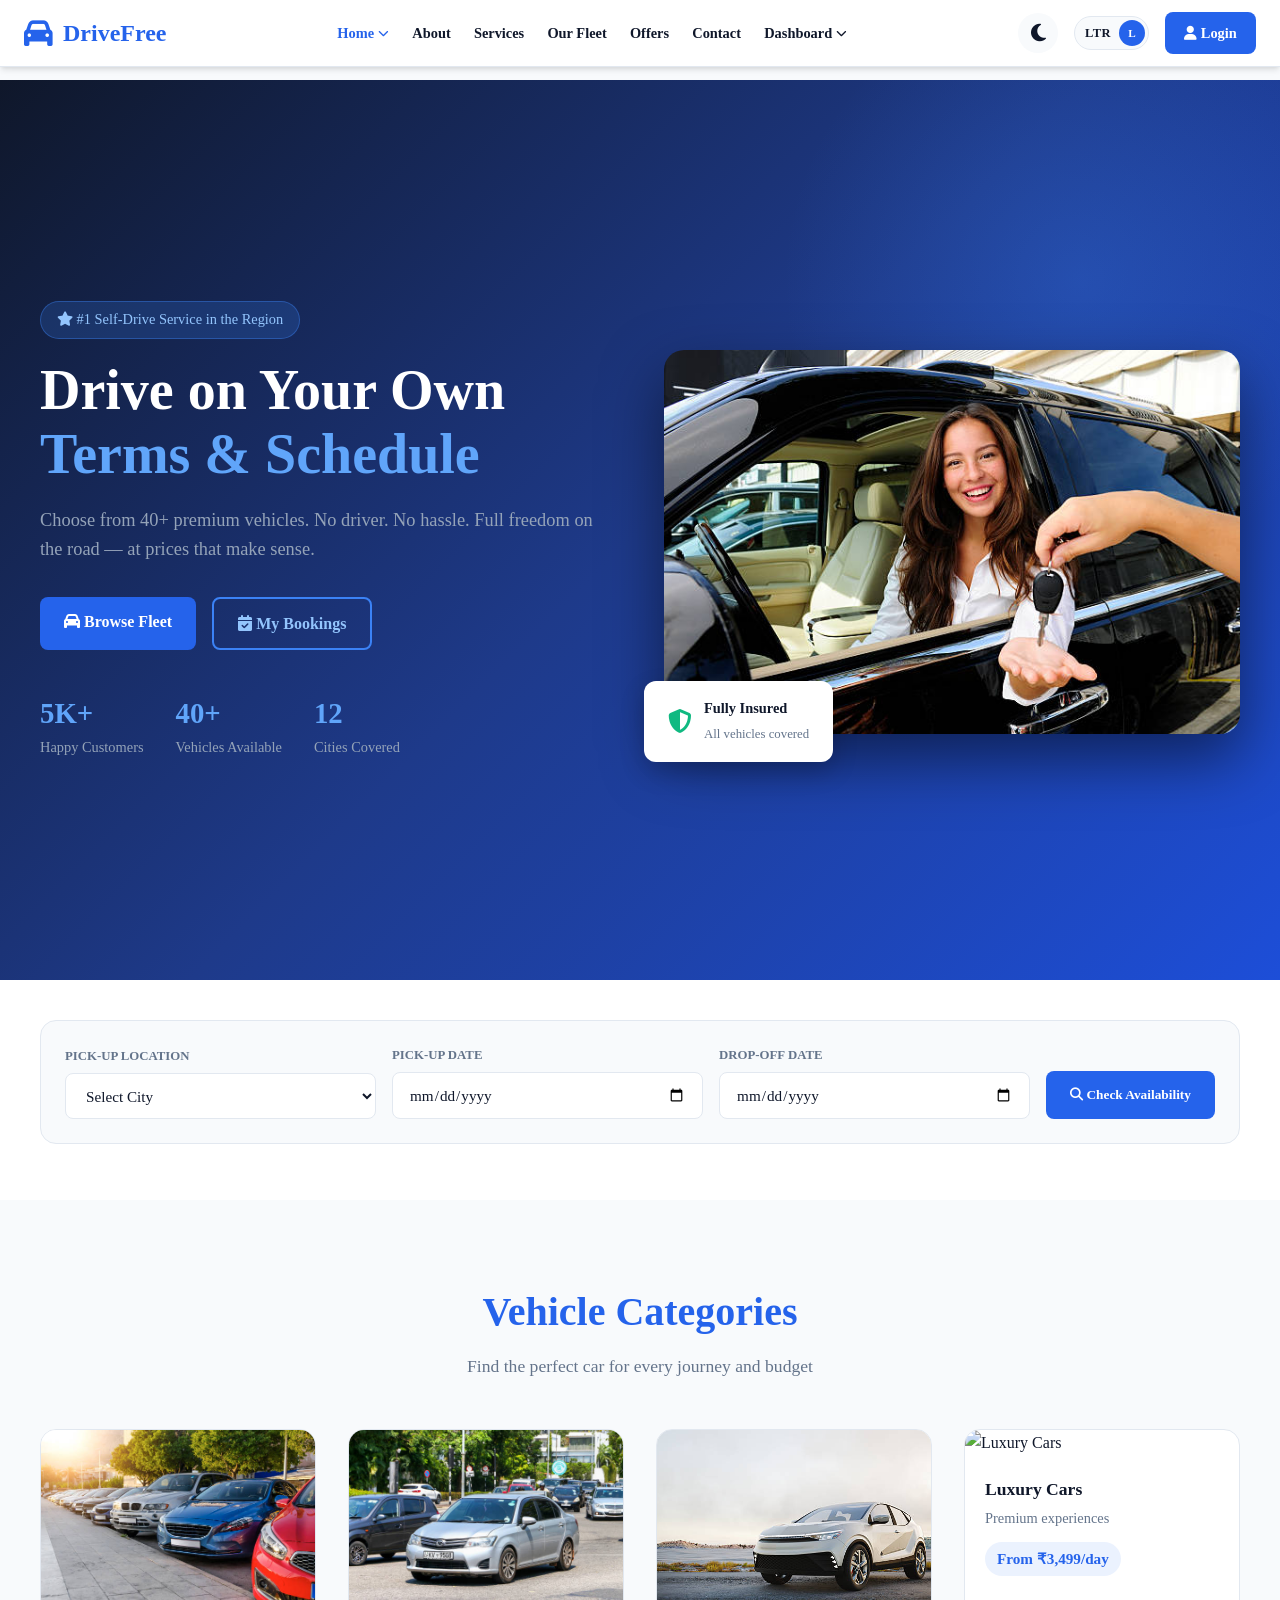
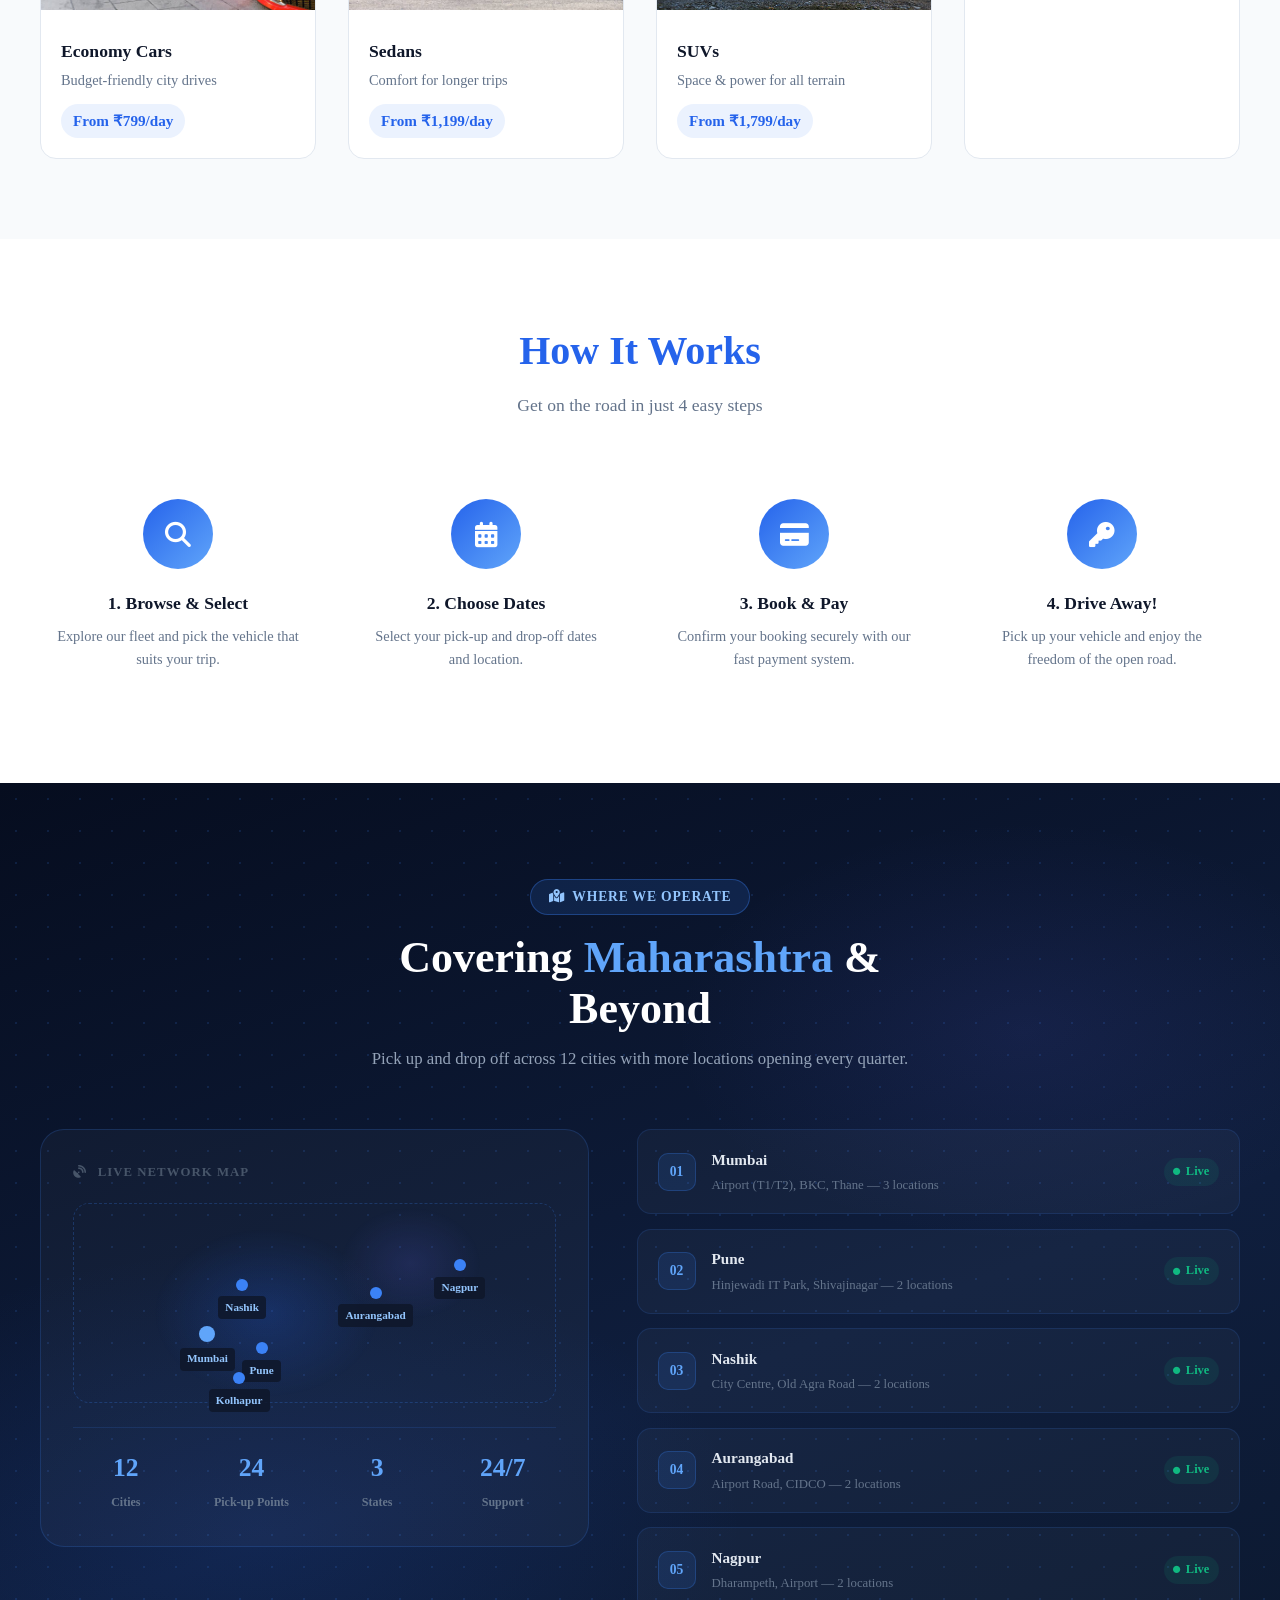
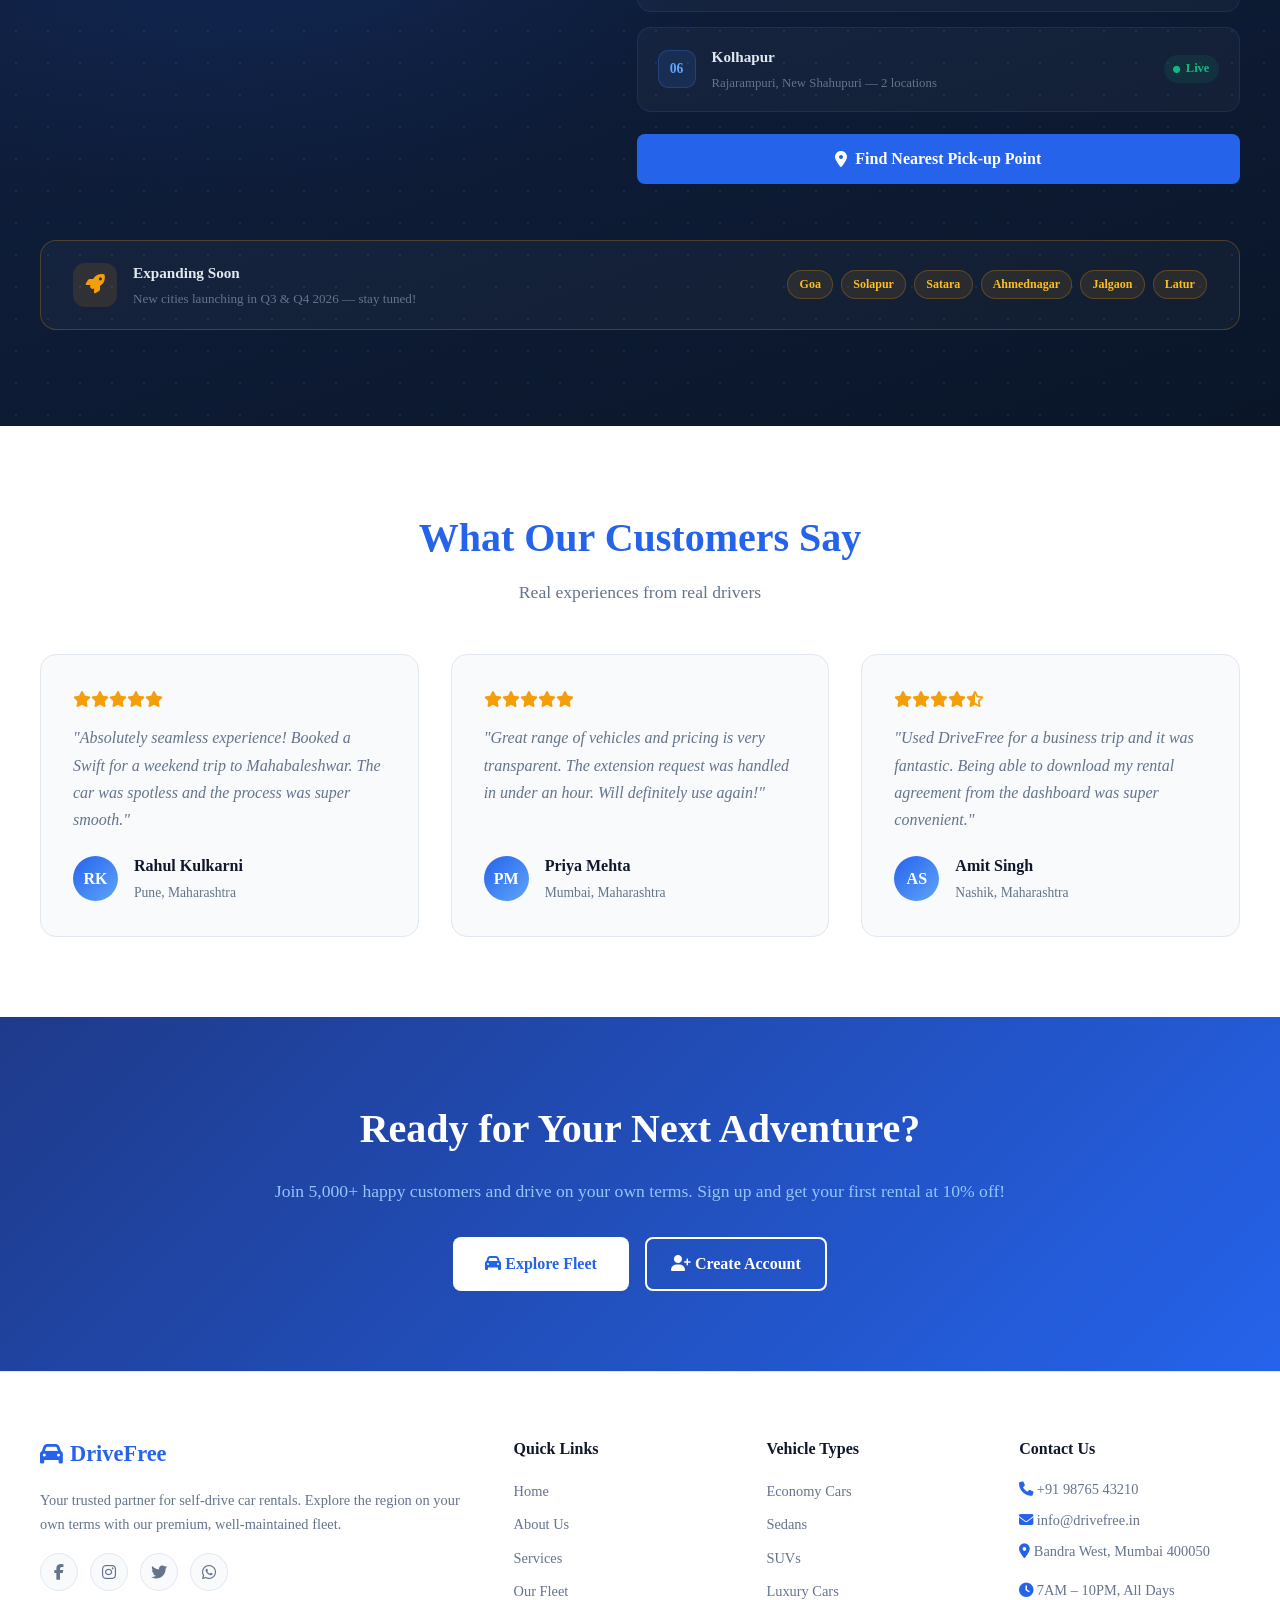
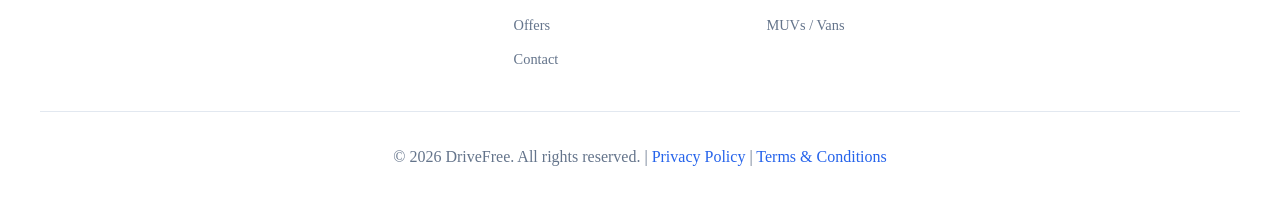
==== index.html @ de3926a4 "hh" ====
<!DOCTYPE html>
<html lang="en">
<head>
    <meta charset="UTF-8">
    <meta name="viewport" content="width=device-width, initial-scale=1.0">
    <meta name="description" content="DriveFree – Premium car rental & self-drive booking service. Browse vehicles, check availability, and book in minutes.">
    <title>DriveFree | Car Rental & Self-Drive Booking</title>
    <link rel="icon" type="image/svg+xml" href="data:image/svg+xml,<svg xmlns='http://www.w3.org/2000/svg' viewBox='0 0 100 100'><rect fill='%232565eb' width='100' height='100' rx='20'/><path fill='white' d='M20 55 L25 45 L35 45 L40 55 L20 55 M60 55 L65 45 L75 45 L80 55 L60 55 M30 55 L70 55 L70 65 L30 65 L30 55 M25 65 L75 65 L75 70 L25 70 L25 65 M35 40 L65 40 L65 45 L35 45 L35 40'/></svg>">
    <link rel="preconnect" href="https://fonts.googleapis.com">
    <link href="https://fonts.googleapis.com/css2?family=Inter:wght@400;500;600;700;800&display=swap" rel="stylesheet">
    <link rel="stylesheet" href="https://cdnjs.cloudflare.com/ajax/libs/font-awesome/6.5.0/css/all.min.css">
    <link rel="stylesheet" href="css/style.css">
    <style>
        /* ---- PAGE-SPECIFIC STYLES ---- */

        /* Hero */
        .hero {
            min-height: 100vh;
            background: linear-gradient(135deg, #0f172a 0%, #1e3a8a 50%, #1d4ed8 100%);
            display: flex;
            align-items: center;
            position: relative;
            overflow: hidden;
            padding: 6rem 2rem 4rem;
        }
        .hero::before {
            content: '';
            position: absolute;
            width: 600px; height: 600px;
            background: radial-gradient(circle, rgba(59,130,246,0.25) 0%, transparent 70%);
            top: -100px; right: -100px;
            border-radius: 50%;
        }
        .hero-container {
            max-width: 1200px;
            margin: 0 auto;
            display: grid;
            grid-template-columns: 1fr 1fr;
            gap: 3rem;
            align-items: center;
            position: relative;
        }
        .hero-badge {
            display: inline-block;
            background: rgba(59,130,246,0.2);
            color: #93c5fd;
            padding: 0.4rem 1rem;
            border-radius: 20px;
            font-size: 0.9rem;
            margin-bottom: 1.2rem;
            border: 1px solid rgba(59,130,246,0.4);
        }
        .hero-content h1 {
            font-size: 3.5rem;
            font-weight: 800;
            color: #fff;
            line-height: 1.15;
            margin-bottom: 1.2rem;
        }
        .hero-content h1 span { color: #60a5fa; }
        .hero-content p {
            color: #94a3b8;
            font-size: 1.15rem;
            margin-bottom: 2rem;
        }
        .hero-buttons { display: flex; gap: 1rem; flex-wrap: wrap; }
        .btn-outline {
            background: transparent;
            border: 2px solid #3b82f6;
            color: #93c5fd;
            padding: 0.75rem 1.5rem;
            border-radius: 8px;
            font-weight: 600;
            cursor: pointer;
            transition: all 0.3s;
        }
        .btn-outline:hover { background: #3b82f6; color: white; }
        .hero-stats {
            display: flex;
            gap: 2rem;
            margin-top: 2.5rem;
        }
        .hero-stat h3 { font-size: 1.8rem; color: #60a5fa; font-weight: 800; }
        .hero-stat p { color: #94a3b8; font-size: 0.9rem; }
        .hero-image-box {
            position: relative;
        }
        .hero-image-box img {
            width: 100%;
            border-radius: 20px;
            box-shadow: 0 25px 60px rgba(0,0,0,0.5);
        }
        .hero-floating-card {
            position: absolute;
            bottom: -20px;
            left: -20px;
            background: white;
            padding: 1rem 1.5rem;
            border-radius: 12px;
            box-shadow: 0 10px 25px rgba(0,0,0,0.2);
            display: flex;
            align-items: center;
            gap: 0.75rem;
        }
        .hero-floating-card i { color: #10b981; font-size: 1.5rem; }
        .hero-floating-card p { color: #0f172a; font-weight: 700; font-size: 0.9rem; }
        .hero-floating-card span { color: #64748b; font-size: 0.8rem; }

        /* Search Bar */
        .search-section {
            background: var(--surface-color);
            padding: 2.5rem 2rem;
            box-shadow: var(--card-shadow);
        }
        .search-container { max-width: 1200px; margin: 0 auto; }
        .search-bar {
            display: grid;
            grid-template-columns: 1fr 1fr 1fr auto;
            gap: 1rem;
            align-items: end;
            background: var(--bg-color);
            padding: 1.5rem;
            border-radius: 16px;
            border: 1px solid var(--border-color);
        }
        .search-field label {
            display: block;
            font-size: 0.8rem;
            color: var(--text-muted);
            margin-bottom: 0.4rem;
            font-weight: 600;
            text-transform: uppercase;
        }
        .search-field select, .search-field input {
            width: 100%;
            padding: 0.8rem 1rem;
            border: 1px solid var(--border-color);
            border-radius: 8px;
            background: var(--surface-color);
            color: var(--text-color);
            font-size: 0.95rem;
            outline: none;
            transition: all 0.3s;
        }
        .search-field select:focus, .search-field input:focus {
            border-color: var(--primary-color);
            box-shadow: 0 0 0 3px rgba(59,130,246,0.15);
        }

        /* Vehicle Categories */
        .categories-section { padding: 5rem 2rem; background: var(--bg-color); }
        .category-card {
            background: var(--surface-color);
            border-radius: 16px;
            overflow: hidden;
            border: 1px solid var(--border-color);
            transition: all 0.3s;
            cursor: pointer;
        }
        .category-card:hover { transform: translateY(-8px); box-shadow: var(--card-shadow); }
        .category-card img { width: 100%; height: 180px; object-fit: cover; }
        .category-card-body { padding: 1.25rem; }
        .category-card-body h3 { font-size: 1.1rem; font-weight: 700; margin-bottom: 0.25rem; }
        .category-card-body p { color: var(--text-muted); font-size: 0.9rem; }
        .price-tag {
            display: inline-block;
            margin-top: 0.75rem;
            background: rgba(59,130,246,0.1);
            color: var(--primary-color);
            padding: 0.3rem 0.75rem;
            border-radius: 20px;
            font-weight: 700;
            font-size: 0.95rem;
        }

        /* How It Works */
        .how-section { padding: 5rem 2rem; background: var(--surface-color); }
        .steps { display: grid; grid-template-columns: repeat(4, 1fr); gap: 2rem; margin-top: 3rem; }
        .step { text-align: center; padding: 2rem 1rem; }
        .step-icon {
            width: 70px; height: 70px;
            border-radius: 50%;
            background: linear-gradient(135deg, var(--primary-color), #60a5fa);
            margin: 0 auto 1.2rem;
            display: flex;
            align-items: center;
            justify-content: center;
            font-size: 1.6rem;
            color: white;
        }
        .step h3 { font-size: 1.1rem; font-weight: 700; margin-bottom: 0.5rem; }
        .step p { color: var(--text-muted); font-size: 0.9rem; }

        /* ============ COVERAGE AREA — REDESIGNED ============ */
        .coverage-section {
            padding: 6rem 2rem;
            background: linear-gradient(160deg, #060d1f 0%, #0f1e3d 50%, #0a1628 100%);
            position: relative;
            overflow: hidden;
        }
        .coverage-section::before {
            content: '';
            position: absolute;
            inset: 0;
            background:
                radial-gradient(ellipse 700px 400px at 20% 60%, rgba(37,99,235,0.12) 0%, transparent 70%),
                radial-gradient(ellipse 500px 300px at 80% 20%, rgba(99,102,241,0.10) 0%, transparent 70%);
            pointer-events: none;
        }
        /* floating grid-dot background */
        .coverage-section::after {
            content: '';
            position: absolute;
            inset: 0;
            background-image: radial-gradient(rgba(59,130,246,0.15) 1px, transparent 1px);
            background-size: 32px 32px;
            pointer-events: none;
        }
        .coverage-inner {
            max-width: 1200px;
            margin: 0 auto;
            position: relative;
            z-index: 1;
        }
        .coverage-header {
            text-align: center;
            margin-bottom: 3.5rem;
        }
        .coverage-header .eyebrow {
            display: inline-flex;
            align-items: center;
            gap: .5rem;
            background: rgba(59,130,246,0.15);
            border: 1px solid rgba(59,130,246,0.35);
            color: #93c5fd;
            padding: .4rem 1.1rem;
            border-radius: 20px;
            font-size: .85rem;
            font-weight: 700;
            text-transform: uppercase;
            letter-spacing: .06em;
            margin-bottom: 1.1rem;
        }
        .coverage-header h2 {
            font-size: 2.75rem;
            font-weight: 800;
            color: #ffffff;
            line-height: 1.15;
            margin-bottom: .75rem;
        }
        .coverage-header h2 span { color: #60a5fa; }
        .coverage-header p {
            color: #94a3b8;
            font-size: 1.05rem;
            max-width: 550px;
            margin: 0 auto;
        }
        /* Map + cards grid */
        .coverage-body {
            display: grid;
            grid-template-columns: 1fr 1.1fr;
            gap: 3rem;
            align-items: start;
        }
        /* SVG-style schematic map panel */
        .coverage-map-panel {
            background: rgba(255,255,255,0.03);
            border: 1px solid rgba(59,130,246,0.2);
            border-radius: 24px;
            padding: 2rem;
            position: relative;
            min-height: 380px;
            display: flex;
            flex-direction: column;
            justify-content: space-between;
        }
        .map-panel-label {
            font-size: .8rem;
            font-weight: 700;
            color: #475569;
            text-transform: uppercase;
            letter-spacing: .08em;
            margin-bottom: 1.25rem;
        }
        /* Dot-map schematic */
        .dot-map {
            flex: 1;
            position: relative;
        }
        .map-region {
            width: 100%;
            height: 200px;
            background:
                radial-gradient(ellipse 160px 120px at 40% 55%, rgba(37,99,235,0.22) 0%, transparent 70%),
                radial-gradient(ellipse 100px 80px at 70% 30%, rgba(99,102,241,0.15) 0%, transparent 70%);
            border-radius: 16px;
            border: 1px dashed rgba(59,130,246,0.25);
            position: relative;
            overflow: visible;
            margin-bottom: 1.5rem;
        }
        /* Pulse pins */
        .map-pin {
            position: absolute;
            display: flex;
            flex-direction: column;
            align-items: center;
            cursor: default;
        }
        .map-pin .pin-dot {
            width: 12px; height: 12px;
            border-radius: 50%;
            background: #3b82f6;
            box-shadow: 0 0 0 0 rgba(59,130,246,0.6);
            animation: pulse-pin 2.5s infinite;
            position: relative;
            z-index: 2;
        }
        .map-pin.pin-large .pin-dot {
            width: 16px; height: 16px;
            background: #60a5fa;
        }
        .map-pin .pin-label {
            font-size: .7rem;
            font-weight: 700;
            color: #93c5fd;
            margin-top: .35rem;
            white-space: nowrap;
            background: rgba(15,23,42,0.85);
            padding: .15rem .45rem;
            border-radius: 4px;
        }
        @keyframes pulse-pin {
            0%   { box-shadow: 0 0 0 0   rgba(59,130,246,0.6); }
            60%  { box-shadow: 0 0 0 12px rgba(59,130,246,0); }
            100% { box-shadow: 0 0 0 0   rgba(59,130,246,0); }
        }
        .map-pin:nth-child(2) .pin-dot { animation-delay: .4s; }
        .map-pin:nth-child(3) .pin-dot { animation-delay: .8s; }
        .map-pin:nth-child(4) .pin-dot { animation-delay: 1.2s; }
        .map-pin:nth-child(5) .pin-dot { animation-delay: 1.6s; }
        /* Coverage quick-stats inside map panel */
        .map-quick-stats {
            display: flex;
            gap: 1.25rem;
            padding-top: 1.25rem;
            border-top: 1px solid rgba(59,130,246,0.15);
        }
        .map-qs {
            flex: 1;
            text-align: center;
        }
        .map-qs .qs-val {
            font-size: 1.6rem;
            font-weight: 800;
            color: #60a5fa;
            display: block;
        }
        .map-qs .qs-label {
            font-size: .75rem;
            color: #64748b;
            font-weight: 600;
        }
        /* City cards right column */
        .city-cards-wrap {
            display: flex;
            flex-direction: column;
            gap: .9rem;
        }
        .city-card-new {
            background: rgba(255,255,255,0.03);
            border: 1px solid rgba(59,130,246,0.15);
            border-radius: 14px;
            padding: 1.1rem 1.25rem;
            display: flex;
            align-items: center;
            gap: 1rem;
            transition: all 0.35s cubic-bezier(.25,.8,.25,1);
            cursor: default;
            position: relative;
            overflow: hidden;
        }
        .city-card-new::before {
            content: '';
            position: absolute;
            inset: 0;
            background: linear-gradient(120deg, rgba(59,130,246,0.07) 0%, transparent 60%);
            opacity: 0;
            transition: opacity .35s;
        }
        .city-card-new:hover { border-color: rgba(59,130,246,0.5); transform: translateX(6px); box-shadow: 0 0 30px rgba(59,130,246,0.08); }
        .city-card-new:hover::before { opacity: 1; }
        .city-num {
            width: 38px; height: 38px;
            border-radius: 10px;
            background: rgba(59,130,246,0.12);
            border: 1px solid rgba(59,130,246,0.25);
            color: #60a5fa;
            font-weight: 800;
            font-size: .85rem;
            display: flex;
            align-items: center;
            justify-content: center;
            flex-shrink: 0;
        }
        .city-card-info { flex: 1; }
        .city-card-info h4 { font-weight: 700; color: #e2e8f0; margin-bottom: .2rem; font-size: .95rem; }
        .city-card-info p { font-size: .8rem; color: #64748b; }
        .city-card-meta {
            display: flex;
            align-items: center;
            gap: .35rem;
            font-size: .78rem;
            font-weight: 700;
            color: #10b981;
            background: rgba(16,185,129,0.1);
            padding: .25rem .6rem;
            border-radius: 20px;
            white-space: nowrap;
            flex-shrink: 0;
        }
        /* Coming soon ribbon */
        .coming-soon-strip {
            margin-top: 3.5rem;
            background: rgba(255,255,255,0.03);
            border: 1px solid rgba(245,158,11,0.25);
            border-radius: 16px;
            padding: 1.25rem 2rem;
            display: flex;
            align-items: center;
            justify-content: space-between;
            flex-wrap: wrap;
            gap: 1rem;
        }
        .cs-left { display: flex; align-items: center; gap: 1rem; }
        .cs-icon {
            width: 44px; height: 44px;
            border-radius: 12px;
            background: rgba(245,158,11,0.12);
            color: #f59e0b;
            display: flex; align-items: center; justify-content: center;
            font-size: 1.2rem;
        }
        .cs-text h4 { font-weight: 700; color: #e2e8f0; font-size: .95rem; margin-bottom: .15rem; }
        .cs-text p { font-size: .82rem; color: #64748b; }
        .cs-cities {
            display: flex;
            flex-wrap: wrap;
            gap: .5rem;
        }
        .cs-chip {
            background: rgba(245,158,11,0.1);
            border: 1px solid rgba(245,158,11,0.25);
            color: #fbbf24;
            font-size: .75rem;
            font-weight: 700;
            padding: .25rem .7rem;
            border-radius: 20px;
        }

        /* Testimonials */
        .testimonials-section { padding: 5rem 2rem; background: var(--surface-color); }
        .testimonial-card {
            background: var(--bg-color);
            border-radius: 16px;
            padding: 2rem;
            border: 1px solid var(--border-color);
            transition: all 0.3s;
            display: flex;
            flex-direction: column;
        }
        .testimonial-card:hover { box-shadow: var(--card-shadow); transform: translateY(-4px); }
        .stars { color: #f59e0b; margin-bottom: 0.75rem; }
        .testimonial-text { color: var(--text-muted); font-style: italic; margin-bottom: 1.25rem; line-height: 1.7; flex: 1; }
        .testimonial-author { display: flex; align-items: center; gap: 1rem; margin-top: auto; }
        .testimonial-avatar {
            width: 45px; height: 45px;
            border-radius: 50%;
            background: linear-gradient(135deg, var(--primary-color), #60a5fa);
            display: flex; align-items: center; justify-content: center;
            color: white; font-weight: 700;
        }
        .testimonial-author h4 { font-weight: 700; }
        .testimonial-author span { font-size: 0.85rem; color: var(--text-muted); }

        /* CTA Section */
        .cta-section {
            padding: 5rem 2rem;
            background: linear-gradient(135deg, #1e3a8a, #2563eb);
            text-align: center;
        }
        .cta-section h2 { color: white; font-size: 2.5rem; margin-bottom: 1rem; }
        .cta-section p { color: #93c5fd; font-size: 1.1rem; margin-bottom: 2rem; }
        .btn-white {
            background: white;
            color: var(--primary-color);
            padding: 0.85rem 2rem;
            border-radius: 8px;
            font-weight: 700;
            border: none;
            cursor: pointer;
            transition: all 0.3s;
        }
        .btn-white:hover { transform: scale(1.05); box-shadow: 0 10px 25px rgba(0,0,0,0.2); }

        /* Scrolled header style */
        .main-header.scrolled { box-shadow: 0 4px 20px rgba(0,0,0,0.15); }

        /* Active nav link */
        .nav-link.active-link { color: var(--primary-color); }

        /* AOS animations */
        [data-aos] { opacity: 0; transform: translateY(30px); transition: opacity 0.6s ease, transform 0.6s ease; }
        [data-aos].aos-visible { opacity: 1; transform: translateY(0); }

        /* FOOTER GRID */
        .footer-grid { display: grid; grid-template-columns: 2fr 1fr 1fr 1fr; gap: 2rem; margin-bottom: 2rem; }
        .footer-col h4 { font-weight: 700; margin-bottom: 1rem; }
        .footer-col p { color: var(--text-muted); font-size: 0.9rem; margin-bottom: 0.5rem; }
        .footer-col ul li { margin-bottom: 0.5rem; }
        .footer-col ul li a { color: var(--text-muted); font-size: 0.9rem; transition: color 0.3s; }
        .footer-col ul li a:hover { color: var(--primary-color); }
        .social-links { display: flex; gap: 0.75rem; margin-top: 1rem; }
        .social-links a {
            width: 38px; height: 38px;
            border-radius: 50%;
            background: var(--bg-color);
            border: 1px solid var(--border-color);
            display: flex; align-items: center; justify-content: center;
            color: var(--text-muted);
            transition: all 0.3s;
        }
        .social-links a:hover { background: var(--primary-color); color: white; border-color: var(--primary-color); }

        /* Responsive Styles */
        @media (max-width: 1024px) {
            .hero-container{grid-template-columns:1fr;gap:2rem;text-align:center}
            .hero-content{order:2}
            .hero-image-box{order:1}
            .hero-buttons{justify-content:center}
            .hero-stats{justify-content:center}
            .search-bar{grid-template-columns:1fr 1fr auto;gap:0.75rem;padding:1rem}
            .hero-floating-card{display:none}
            .coverage-body{grid-template-columns:1fr;gap:2rem}
            .coverage-map-panel{min-height:300px}
            .steps{grid-template-columns:repeat(2,1fr);gap:1.5rem}
            .footer-grid{grid-template-columns:1fr 1fr}
        }

        @media (max-width: 768px) {
            .hero{padding:5rem 1.5rem 3rem}
            .hero-content h1{font-size:2.5rem}
            .hero-content p{font-size:1rem}
            .hero-badge{font-size:0.85rem;padding:0.35rem 0.85rem}
            .hero-stat h3{font-size:1.5rem}
            .hero-stat p{font-size:0.85rem}
            .search-section{padding:2rem 1.5rem}
            .search-bar{grid-template-columns:1fr;gap:0.75rem;padding:1rem}
            .categories-section,.how-section,.testimonials-section,.cta-section{padding:3rem 1.5rem}
            .coverage-section{padding:4rem 1.5rem}
            .coverage-header h2{font-size:2rem}
            .coverage-header p{font-size:0.95rem}
            .coverage-map-panel{padding:1.5rem;min-height:280px}
            .map-region{height:160px}
            .map-quick-stats{gap:0.75rem;padding-top:1rem}
            .map-qs .qs-val{font-size:1.4rem}
            .city-card-new{padding:0.9rem 1rem}
            .city-num{width:32px;height:32px;font-size:0.75rem}
            .city-card-info h4{font-size:0.9rem}
            .city-card-info p{font-size:0.75rem}
            .coming-soon-strip{flex-direction:column;align-items:flex-start;gap:1rem;padding:1rem 1.5rem}
            .cs-cities{justify-content:flex-start}
            .category-card img{height:150px}
            .category-card-body{padding:1rem}
            .category-card-body h3{font-size:1rem}
            .step{padding:1.5rem 0.75rem}
            .step-icon{width:55px;height:55px;font-size:1.3rem}
            .step h3{font-size:1rem}
            .step p{font-size:0.85rem}
            .testimonial-card{padding:1.5rem}
            .cta-section h2{font-size:2rem}
            .cta-section p{font-size:1rem}
        }

        @media (max-width: 480px) {
            .hero{padding:4rem 1rem 2.5rem}
            .hero-content h1{font-size:2rem}
            .hero-content p{font-size:0.9rem}
            .hero-buttons{flex-direction:column;gap:0.75rem}
            .hero-buttons .btn{width:100%}
            .hero-stats{flex-direction:column;gap:1rem;text-align:center}
            .search-section{padding:1.5rem 1rem}
            .search-bar{padding:0.75rem}
            .search-field label{font-size:0.75rem}
            .search-field select,.search-field input{font-size:0.9rem;padding:0.7rem 0.9rem}
            .categories-section,.how-section,.testimonials-section,.cta-section{padding:2.5rem 1rem}
            .coverage-section{padding:3rem 1rem}
            .coverage-header .eyebrow{font-size:0.75rem;padding:0.35rem 0.9rem}
            .coverage-header h2{font-size:1.6rem}
            .coverage-header p{font-size:0.9rem}
            .coverage-map-panel{padding:1rem;min-height:240px}
            .map-region{height:130px}
            .map-pin .pin-dot{width:10px;height:10px}
            .map-pin.pin-large .pin-dot{width:14px;height:14px}
            .map-pin .pin-label{font-size:0.65rem;padding:0.1rem 0.35rem}
            .map-quick-stats{gap:0.5rem}
            .map-qs .qs-val{font-size:1.2rem}
            .map-qs .qs-label{font-size:0.7rem}
            .city-card-new{padding:0.75rem 0.85rem;gap:0.75rem}
            .city-num{width:28px;height:28px;font-size:0.7rem}
            .city-card-info h4{font-size:0.85rem}
            .city-card-info p{font-size:0.7rem}
            .city-card-meta{font-size:0.7rem;padding:0.2rem 0.5rem}
            .coming-soon-strip{padding:0.85rem 1rem}
            .cs-icon{width:38px;height:38px;font-size:1rem}
            .cs-text h4{font-size:0.9rem}
            .cs-text p{font-size:0.75rem}
            .cs-chip{font-size:0.7rem;padding:0.2rem 0.6rem}
            .category-card img{height:130px}
            .category-card-body h3{font-size:0.95rem}
            .category-card-body p{font-size:0.85rem}
            .price-tag{font-size:0.85rem;padding:0.25rem 0.6rem}
            .steps{grid-template-columns:1fr;gap:1rem}
            .step{padding:1.25rem 0.5rem}
            .testimonial-card{padding:1.25rem}
            .testimonial-text{font-size:0.9rem}
            .testimonial-avatar{width:40px;height:40px;font-size:0.9rem}
            .testimonial-author h4{font-size:0.95rem}
            .testimonial-author span{font-size:0.8rem}
            .cta-section h2{font-size:1.6rem}
            .cta-section p{font-size:0.9rem}
            .btn-white{padding:0.75rem 1.5rem;font-size:0.9rem}
            .footer-grid{grid-template-columns:1fr;gap:1.5rem}
        }
    </style>
</head>
<body>

<!-- ============= HEADER ============= -->
<header class="main-header">
    <div class="header-container">
        <div class="logo">
            <a href="index.html"><h1><i class="fas fa-car"></i> DriveFree</h1></a>
        </div>
        <button class="mobile-menu-toggle" id="mobile-menu-toggle" aria-label="Toggle menu"><i class="fas fa-bars"></i></button>
        <nav>
            <ul class="nav-menu">
                <li class="nav-item">
                    <a href="index.html" class="nav-link active-link">Home <i class="fas fa-chevron-down fa-xs"></i></a>
                    <ul class="dropdown-menu">
                        <li><a href="index.html">Home 1</a></li>
                        <li><a href="home2.html">Home 2</a></li>
                    </ul>
                </li>
                <li class="nav-item"><a href="about.html" class="nav-link">About</a></li>
                <li class="nav-item">
                    <a href="services.html" class="nav-link">Services</a>
                </li>
                <li class="nav-item"><a href="fleet.html" class="nav-link">Our Fleet</a></li>
                <li class="nav-item"><a href="offers.html" class="nav-link">Offers</a></li>
                <li class="nav-item"><a href="contact.html" class="nav-link">Contact</a></li>
                <li class="nav-item">
                    <a href="#" class="nav-link">Dashboard <i class="fas fa-chevron-down fa-xs"></i></a>
                    <ul class="dropdown-menu">
                        <li><a href="user-dashboard.html">User Dashboard</a></li>
                        <li><a href="admin-dashboard.html">Admin Dashboard</a></li>
                    </ul>
                </li>
                <li class="nav-item mobile-menu-actions">
                    <div class="mobile-menu-actions-row">
                        <button class="btn-icon" id="theme-toggle-mobile"><i class="fas fa-moon"></i></button>
                        <button class="rtl-pill" id="rtl-toggle-mobile">
                            <span class="pill-label">LTR</span>
                            <span class="pill-circle">L</span>
                        </button>
                    </div>
                    <a href="login.html" class="btn btn-primary"><i class="fas fa-user"></i> Login</a>
                </li>
            </ul>
        </nav>
        <div class="header-actions">
            <button class="btn-icon" id="theme-toggle" title="Toggle Dark/Light Mode"><i class="fas fa-moon"></i></button>
            <button class="rtl-pill" id="rtl-toggle" title="Toggle LTR/RTL">
                <span class="pill-label">LTR</span>
                <span class="pill-circle">L</span>
            </button>
            <a href="login.html" class="btn btn-primary" style="padding: 0.6rem 1.2rem; font-size: 0.9rem;">
                <i class="fas fa-user"></i> Login
            </a>
        </div>
    </div>
</header>

<main>
    <!-- ============= HERO ============= -->
    <section class="hero" id="hero">
        <div class="hero-container">
            <div class="hero-content">
                <span class="hero-badge"><i class="fas fa-star"></i> #1 Self-Drive Service in the Region</span>
                <h1>Drive on Your Own <span>Terms &amp; Schedule</span></h1>
                <p>Choose from 40+ premium vehicles. No driver. No hassle. Full freedom on the road — at prices that make sense.</p>
                <div class="hero-buttons">
                    <a href="fleet.html" class="btn btn-primary"><i class="fas fa-car"></i> Browse Fleet</a>
                    <a href="user-dashboard.html" class="btn-outline"><i class="fas fa-calendar-check"></i> My Bookings</a>
                </div>
                <div class="hero-stats">
                    <div class="hero-stat"><h3>5K+</h3><p>Happy Customers</p></div>
                    <div class="hero-stat"><h3>40+</h3><p>Vehicles Available</p></div>
                    <div class="hero-stat"><h3>12</h3><p>Cities Covered</p></div>
                </div>
            </div>
            <div class="hero-image-box" data-aos>
                <img src="he1.jpg" alt="Premium car for self-drive rental">
                <div class="hero-floating-card">
                    <i class="fas fa-shield-alt"></i>
                    <div>
                        <p>Fully Insured</p>
                        <span>All vehicles covered</span>
                    </div>
                </div>
            </div>
        </div>
    </section>

    <!-- ============= SEARCH / BOOKING BAR ============= -->
    <section class="search-section">
        <div class="search-container">
            <div class="search-bar">
                <div class="search-field">
                    <label>Pick-up Location</label>
                    <select id="pickup-location">
                        <option>Select City</option>
                        <option>Mumbai</option>
                        <option>Pune</option>
                        <option>Nashik</option>
                        <option>Aurangabad</option>
                    </select>
                </div>
                <div class="search-field">
                    <label>Pick-up Date</label>
                    <input type="date" id="pickup-date">
                </div>
                <div class="search-field">
                    <label>Drop-off Date</label>
                    <input type="date" id="dropoff-date">
                </div>
                <button class="btn btn-primary" style="height: 48px; white-space:nowrap;" id="check-availability">
                    <i class="fas fa-search"></i> Check Availability
                </button>
            </div>
            <p id="availability-result" style="margin-top:1rem; font-weight:600;"></p>
        </div>
    </section>

    <!-- ============= VEHICLE CATEGORIES ============= -->
    <section class="categories-section" id="categories">
        <div class="section-container">
            <div class="section-title" data-aos>
                <h2>Vehicle Categories</h2>
                <p>Find the perfect car for every journey and budget</p>
            </div>
            <div class="grid-4">
                <div class="category-card" data-aos>
                    <img src="e1.jpg" alt="Economy Cars">
                    <div class="category-card-body">
                        <h3>Economy Cars</h3>
                        <p>Budget-friendly city drives</p>
                        <span class="price-tag">From ₹799/day</span>
                    </div>
                </div>
                <div class="category-card" data-aos>
                    <img src="e2.jpg" alt="Sedans">
                    <div class="category-card-body">
                        <h3>Sedans</h3>
                        <p>Comfort for longer trips</p>
                        <span class="price-tag">From ₹1,199/day</span>
                    </div>
                </div>
                <div class="category-card" data-aos>
                    <img src="e3.jpg" alt="SUVs">
                    <div class="category-card-body">
                        <h3>SUVs</h3>
                        <p>Space &amp; power for all terrain</p>
                        <span class="price-tag">From ₹1,799/day</span>
                    </div>
                </div>
                <div class="category-card" data-aos>
                    <img src="https://images.unsplash.com/photo-1563720223185-11003d516935?w=400&q=80" alt="Luxury Cars">
                    <div class="category-card-body">
                        <h3>Luxury Cars</h3>
                        <p>Premium experiences</p>
                        <span class="price-tag">From ₹3,499/day</span>
                    </div>
                </div>
            </div>
        </div>
    </section>

    <!-- ============= HOW IT WORKS ============= -->
    <section class="how-section" id="how-it-works">
        <div class="section-container">
            <div class="section-title" data-aos>
                <h2>How It Works</h2>
                <p>Get on the road in just 4 easy steps</p>
            </div>
            <div class="steps">
                <div class="step" data-aos>
                    <div class="step-icon"><i class="fas fa-search"></i></div>
                    <h3>1. Browse &amp; Select</h3>
                    <p>Explore our fleet and pick the vehicle that suits your trip.</p>
                </div>
                <div class="step" data-aos>
                    <div class="step-icon"><i class="fas fa-calendar-alt"></i></div>
                    <h3>2. Choose Dates</h3>
                    <p>Select your pick-up and drop-off dates and location.</p>
                </div>
                <div class="step" data-aos>
                    <div class="step-icon"><i class="fas fa-credit-card"></i></div>
                    <h3>3. Book &amp; Pay</h3>
                    <p>Confirm your booking securely with our fast payment system.</p>
                </div>
                <div class="step" data-aos>
                    <div class="step-icon"><i class="fas fa-key"></i></div>
                    <h3>4. Drive Away!</h3>
                    <p>Pick up your vehicle and enjoy the freedom of the open road.</p>
                </div>
            </div>
        </div>
    </section>

    <!-- ============= COVERAGE AREA — REDESIGNED ============= -->
    <section class="coverage-section" id="coverage">
        <div class="coverage-inner">

            <!-- Header -->
            <div class="coverage-header" data-aos>
                <span class="eyebrow"><i class="fas fa-map-marked-alt"></i> Where We Operate</span>
                <h2>Covering <span>Maharashtra</span> &amp;<br>Beyond</h2>
                <p>Pick up and drop off across 12 cities with more locations opening every quarter.</p>
            </div>

            <!-- Body: Map panel + City cards -->
            <div class="coverage-body">

                <!-- Left: Schematic map panel -->
                <div class="coverage-map-panel" data-aos>
                    <div class="map-panel-label"><i class="fas fa-satellite-dish" style="margin-right:.4rem;"></i> Live Network Map</div>
                    <div class="dot-map">
                        <div class="map-region">
                            <!-- Mumbai -->
                            <div class="map-pin pin-large" style="left:22%;top:62%;">
                                <div class="pin-dot"></div>
                                <span class="pin-label">Mumbai</span>
                            </div>
                            <!-- Pune -->
                            <div class="map-pin" style="left:35%;top:70%;">
                                <div class="pin-dot"></div>
                                <span class="pin-label">Pune</span>
                            </div>
                            <!-- Nashik -->
                            <div class="map-pin" style="left:30%;top:38%;">
                                <div class="pin-dot"></div>
                                <span class="pin-label">Nashik</span>
                            </div>
                            <!-- Aurangabad -->
                            <div class="map-pin" style="left:55%;top:42%;">
                                <div class="pin-dot"></div>
                                <span class="pin-label">Aurangabad</span>
                            </div>
                            <!-- Nagpur -->
                            <div class="map-pin" style="left:75%;top:28%;">
                                <div class="pin-dot"></div>
                                <span class="pin-label">Nagpur</span>
                            </div>
                            <!-- Kolhapur -->
                            <div class="map-pin" style="left:28%;top:85%;">
                                <div class="pin-dot"></div>
                                <span class="pin-label">Kolhapur</span>
                            </div>
                        </div>
                    </div>
                    <!-- Quick stats inside the panel -->
                    <div class="map-quick-stats">
                        <div class="map-qs">
                            <span class="qs-val">12</span>
                            <span class="qs-label">Cities</span>
                        </div>
                        <div class="map-qs">
                            <span class="qs-val">24</span>
                            <span class="qs-label">Pick-up Points</span>
                        </div>
                        <div class="map-qs">
                            <span class="qs-val">3</span>
                            <span class="qs-label">States</span>
                        </div>
                        <div class="map-qs">
                            <span class="qs-val">24/7</span>
                            <span class="qs-label">Support</span>
                        </div>
                    </div>
                </div>

                <!-- Right: City cards -->
                <div class="city-cards-wrap" data-aos>
                    <div class="city-card-new">
                        <div class="city-num">01</div>
                        <div class="city-card-info">
                            <h4>Mumbai</h4>
                            <p>Airport (T1/T2), BKC, Thane — 3 locations</p>
                        </div>
                        <span class="city-card-meta"><i class="fas fa-circle" style="font-size:.45rem;"></i> Live</span>
                    </div>
                    <div class="city-card-new">
                        <div class="city-num">02</div>
                        <div class="city-card-info">
                            <h4>Pune</h4>
                            <p>Hinjewadi IT Park, Shivajinagar — 2 locations</p>
                        </div>
                        <span class="city-card-meta"><i class="fas fa-circle" style="font-size:.45rem;"></i> Live</span>
                    </div>
                    <div class="city-card-new">
                        <div class="city-num">03</div>
                        <div class="city-card-info">
                            <h4>Nashik</h4>
                            <p>City Centre, Old Agra Road — 2 locations</p>
                        </div>
                        <span class="city-card-meta"><i class="fas fa-circle" style="font-size:.45rem;"></i> Live</span>
                    </div>
                    <div class="city-card-new">
                        <div class="city-num">04</div>
                        <div class="city-card-info">
                            <h4>Aurangabad</h4>
                            <p>Airport Road, CIDCO — 2 locations</p>
                        </div>
                        <span class="city-card-meta"><i class="fas fa-circle" style="font-size:.45rem;"></i> Live</span>
                    </div>
                    <div class="city-card-new">
                        <div class="city-num">05</div>
                        <div class="city-card-info">
                            <h4>Nagpur</h4>
                            <p>Dharampeth, Airport — 2 locations</p>
                        </div>
                        <span class="city-card-meta"><i class="fas fa-circle" style="font-size:.45rem;"></i> Live</span>
                    </div>
                    <div class="city-card-new">
                        <div class="city-num">06</div>
                        <div class="city-card-info">
                            <h4>Kolhapur</h4>
                            <p>Rajarampuri, New Shahupuri — 2 locations</p>
                        </div>
                        <span class="city-card-meta"><i class="fas fa-circle" style="font-size:.45rem;"></i> Live</span>
                    </div>
                    <a href="contact.html" class="btn btn-primary" style="margin-top:.5rem; text-align:center; display:flex; align-items:center; justify-content:center; gap:.5rem;">
                        <i class="fas fa-map-marker-alt"></i> Find Nearest Pick-up Point
                    </a>
                </div>
            </div>

            <!-- Coming Soon strip -->
            <div class="coming-soon-strip" data-aos>
                <div class="cs-left">
                    <div class="cs-icon"><i class="fas fa-rocket"></i></div>
                    <div class="cs-text">
                        <h4>Expanding Soon</h4>
                        <p>New cities launching in Q3 &amp; Q4 2026 — stay tuned!</p>
                    </div>
                </div>
                <div class="cs-cities">
                    <span class="cs-chip">Goa</span>
                    <span class="cs-chip">Solapur</span>
                    <span class="cs-chip">Satara</span>
                    <span class="cs-chip">Ahmednagar</span>
                    <span class="cs-chip">Jalgaon</span>
                    <span class="cs-chip">Latur</span>
                </div>
            </div>

        </div>
    </section>

    <!-- ============= TESTIMONIALS ============= -->
    <section class="testimonials-section" id="testimonials">
        <div class="section-container">
            <div class="section-title" data-aos>
                <h2>What Our Customers Say</h2>
                <p>Real experiences from real drivers</p>
            </div>
            <div class="grid-3" data-aos>
                <div class="testimonial-card">
                    <div class="stars"><i class="fas fa-star"></i><i class="fas fa-star"></i><i class="fas fa-star"></i><i class="fas fa-star"></i><i class="fas fa-star"></i></div>
                    <p class="testimonial-text">"Absolutely seamless experience! Booked a Swift for a weekend trip to Mahabaleshwar. The car was spotless and the process was super smooth."</p>
                    <div class="testimonial-author">
                        <div class="testimonial-avatar">RK</div>
                        <div><h4>Rahul Kulkarni</h4><span>Pune, Maharashtra</span></div>
                    </div>
                </div>
                <div class="testimonial-card">
                    <div class="stars"><i class="fas fa-star"></i><i class="fas fa-star"></i><i class="fas fa-star"></i><i class="fas fa-star"></i><i class="fas fa-star"></i></div>
                    <p class="testimonial-text">"Great range of vehicles and pricing is very transparent. The extension request was handled in under an hour. Will definitely use again!"</p>
                    <div class="testimonial-author">
                        <div class="testimonial-avatar">PM</div>
                        <div><h4>Priya Mehta</h4><span>Mumbai, Maharashtra</span></div>
                    </div>
                </div>
                <div class="testimonial-card">
                    <div class="stars"><i class="fas fa-star"></i><i class="fas fa-star"></i><i class="fas fa-star"></i><i class="fas fa-star"></i><i class="fas fa-star-half-alt"></i></div>
                    <p class="testimonial-text">"Used DriveFree for a business trip and it was fantastic. Being able to download my rental agreement from the dashboard was super convenient."</p>
                    <div class="testimonial-author">
                        <div class="testimonial-avatar">AS</div>
                        <div><h4>Amit Singh</h4><span>Nashik, Maharashtra</span></div>
                    </div>
                </div>
            </div>
        </div>
    </section>

    <!-- ============= CTA ============= -->
    <section class="cta-section" id="cta">
        <div class="section-container" data-aos>
            <h2>Ready for Your Next Adventure?</h2>
            <p>Join 5,000+ happy customers and drive on your own terms. Sign up and get your first rental at 10% off!</p>
            <div style="display:flex; gap:1rem; justify-content:center; flex-wrap:wrap;">
                <a href="fleet.html" class="btn-white"><i class="fas fa-car"></i> Explore Fleet</a>
                <a href="user-dashboard.html" class="btn-outline" style="color:white; border-color:white;"><i class="fas fa-user-plus"></i> Create Account</a>
            </div>
        </div>
    </section>
</main>

<!-- ============= FOOTER ============= -->
<footer class="main-footer">
    <div class="footer-container">
        <div class="footer-grid">
            <div class="footer-col">
                <h4 style="font-size:1.4rem; color:var(--primary-color); display:flex; align-items:center; gap:8px;"><i class="fas fa-car"></i> DriveFree</h4>
                <p style="margin-top:0.75rem; line-height:1.7;">Your trusted partner for self-drive car rentals. Explore the region on your own terms with our premium, well-maintained fleet.</p>
                <div class="social-links">
                    <a href="#"><i class="fab fa-facebook-f"></i></a>
                    <a href="#"><i class="fab fa-instagram"></i></a>
                    <a href="#"><i class="fab fa-twitter"></i></a>
                    <a href="#"><i class="fab fa-whatsapp"></i></a>
                </div>
            </div>
            <div class="footer-col">
                <h4>Quick Links</h4>
                <ul>
                    <li><a href="index.html">Home</a></li>
                    <li><a href="about.html">About Us</a></li>
                    <li><a href="services.html">Services</a></li>
                    <li><a href="fleet.html">Our Fleet</a></li>
                    <li><a href="offers.html">Offers</a></li>
                    <li><a href="contact.html">Contact</a></li>
                </ul>
            </div>
            <div class="footer-col">
                <h4>Vehicle Types</h4>
                <ul>
                    <li><a href="fleet.html">Economy Cars</a></li>
                    <li><a href="fleet.html">Sedans</a></li>
                    <li><a href="fleet.html">SUVs</a></li>
                    <li><a href="fleet.html">Luxury Cars</a></li>
                    <li><a href="fleet.html">MUVs / Vans</a></li>
                </ul>
            </div>
            <div class="footer-col">
                <h4>Contact Us</h4>
                <p><i class="fas fa-phone" style="color:var(--primary-color)"></i> +91 98765 43210</p>
                <p><i class="fas fa-envelope" style="color:var(--primary-color)"></i> info@drivefree.in</p>
                <p><i class="fas fa-map-marker-alt" style="color:var(--primary-color)"></i> Bandra West, Mumbai 400050</p>
                <p style="margin-top:1rem;"><i class="fas fa-clock" style="color:var(--primary-color)"></i> 7AM – 10PM, All Days</p>
            </div>
        </div>
        <div class="footer-bottom">
            <p>© 2026 DriveFree. All rights reserved. | <a href="#" style="color:var(--primary-color)">Privacy Policy</a> | <a href="#" style="color:var(--primary-color)">Terms &amp; Conditions</a></p>
        </div>
    </div>
</footer>

<script src="js/main.js"></script>
</body>
</html>
---- css/style.css ----
:root {
    /* Light Theme Variables */
    --primary-color: #2563eb;
    --primary-hover: #1d4ed8;
    --secondary-color: #10b981;
    --bg-color: #f8fafc;
    --surface-color: #ffffff;
    --text-color: #0f172a;
    --text-muted: #64748b;
    --border-color: #e2e8f0;
    --header-bg: rgba(255, 255, 255, 0.9);
    --shadow: 0 4px 6px -1px rgba(0, 0, 0, 0.1), 0 2px 4px -1px rgba(0, 0, 0, 0.06);
    --card-shadow: 0 10px 15px -3px rgba(0, 0, 0, 0.1);
    
    --radius-sm: 4px;
    --radius-md: 8px;
    --radius-lg: 16px;
    
    --transition: all 0.3s ease;
}

[data-theme="dark"] {
    /* Dark Theme Variables */
    --primary-color: #3b82f6;
    --primary-hover: #60a5fa;
    --secondary-color: #34d399;
    --bg-color: #0f172a;
    --surface-color: #1e293b;
    --text-color: #f8fafc;
    --text-muted: #94a3b8;
    --border-color: #334155;
    --header-bg: rgba(30, 41, 59, 0.9);
    --shadow: 0 4px 6px -1px rgba(0, 0, 0, 0.3);
    --card-shadow: 0 10px 15px -3px rgba(0, 0, 0, 0.4);
}

* {
    margin: 0;
    padding: 0;
    box-sizing: border-box;
    font-family: 'Apple Chancery', 'Palatino Linotype', Palatino, 'Book Antiqua', Georgia, serif;
}

body {
    background-color: var(--bg-color);
    color: var(--text-color);
    line-height: 1.6;
    transition: var(--transition);
}

html, body {
    overflow-x: hidden;
}

body[dir="rtl"] {
    text-align: right;
}

a {
    text-decoration: none;
    color: inherit;
}

ul {
    list-style: none;
}

/* Header */
.main-header {
    position: fixed;
    top: 0;
    left: 0;
    width: 100%;
    background-color: var(--header-bg);
    backdrop-filter: blur(10px);
    z-index: 1000;
    border-bottom: 1px solid var(--border-color);
    box-shadow: var(--shadow);
    transition: var(--transition);
}

.header-container {
    max-width: 1400px;
    margin: 0 auto;
    padding: 0.75rem 1.5rem;
    display: flex;
    justify-content: space-between;
    align-items: center;
    gap: 1rem;
    flex-wrap: nowrap;
}

.logo h1 {
    font-size: 1.5rem;
    font-weight: 800;
    color: var(--primary-color);
    display: flex;
    align-items: center;
    gap: 10px;
}

.logo h1 i {
    font-size: 1.8rem;
}

/* Navigation */
.nav-menu {
    display: flex;
    gap: 0.25rem;
    align-items: center;
    flex-wrap: nowrap;
}

.nav-item {
    position: relative;
    white-space: nowrap;
}

.nav-link {
    font-weight: 600;
    font-size: 0.9rem;
    padding: 0.5rem 0.6rem;
    transition: var(--transition);
    display: flex;
    align-items: center;
    gap: 4px;
    white-space: nowrap;
}

.nav-link:hover {
    color: var(--primary-color);
}

/* Mobile Menu Toggle */
.mobile-menu-toggle {
    display: none;
    background: none;
    border: none;
    font-size: 1.25rem;
    color: var(--text-color);
    cursor: pointer;
    padding: 0.5rem;
    transition: var(--transition);
}

.mobile-menu-toggle:hover {
    color: var(--primary-color);
}

/* Desktop: Hide mobile toggle, show nav and actions */
@media (min-width: 1025px) {
    .mobile-menu-toggle {
        display: none !important;
    }
    .nav-menu {
        display: flex;
        flex-direction: row;
    }
    .header-actions {
        display: flex;
    }
    .mobile-menu-actions {
        display: none !important;
    }
}

/* Mobile: Show mobile toggle, hide nav and actions */
@media (max-width: 1024px) {
    .mobile-menu-toggle {
        display: inline-flex !important;
        margin-left: auto;
    }
    .nav-menu {
        display: none;
        width: 100%;
        position: absolute;
        top: 100%;
        left: 0;
        right: 0;
        background-color: var(--surface-color);
        flex-direction: column;
        gap: 0;
        padding: 0.75rem 0;
        border-bottom: 1px solid var(--border-color);
        box-shadow: 0 16px 40px rgba(0, 0, 0, 0.08);
        z-index: 999;
    }
    .nav-menu.open {
        display: flex;
    }
    .header-actions {
        display: none !important;
    }
    .mobile-menu-actions {
        display: flex !important;
    }
    .header-container {
        justify-content: space-between;
    }
}

/* Dropdown */
.dropdown-menu {
    position: absolute;
    top: 100%;
    left: 0;
    background-color: var(--surface-color);
    border: 1px solid var(--border-color);
    border-radius: var(--radius-md);
    box-shadow: var(--shadow);
    min-width: 200px;
    opacity: 0;
    visibility: hidden;
    transform: translateY(10px);
    transition: var(--transition);
    padding: 0.5rem 0;
}

[dir="rtl"] .dropdown-menu {
    left: auto;
    right: 0;
}

.nav-item:hover .dropdown-menu {
    opacity: 1;
    visibility: visible;
    transform: translateY(0);
}

.dropdown-menu li a {
    display: block;
    padding: 0.75rem 1.5rem;
    transition: var(--transition);
}

.dropdown-menu li a:hover {
    background-color: var(--bg-color);
    color: var(--primary-color);
}

/* Header Actions */
.header-actions {
    display: flex;
    gap: 1rem;
    align-items: center;
}

.mobile-menu-toggle {
    display: none;
    background: none;
    border: none;
    color: var(--text-color);
    font-size: 1.4rem;
    cursor: pointer;
    padding: 0.5rem;
    border-radius: var(--radius-md);
    transition: var(--transition);
}

.mobile-menu-toggle:hover {
    color: var(--primary-color);
}

/* RTL Toggle Pill */
.rtl-pill {
    display: inline-flex;
    align-items: center;
    gap: 0;
    background: var(--bg-color);
    border: 1.5px solid var(--border-color);
    border-radius: 999px;
    padding: 3px 3px 3px 10px;
    cursor: pointer;
    transition: var(--transition);
    font-size: 0.78rem;
    font-weight: 700;
    color: var(--text-color);
    white-space: nowrap;
    user-select: none;
    height: 34px;
}
.rtl-pill:hover {
    border-color: var(--primary-color);
    color: var(--primary-color);
}
.rtl-pill .pill-label {
    line-height: 1;
    letter-spacing: 0.04em;
    min-width: 22px;
    text-align: center;
    transition: var(--transition);
}
.rtl-pill .pill-circle {
    width: 26px;
    height: 26px;
    border-radius: 50%;
    background: var(--primary-color);
    color: white;
    display: flex;
    align-items: center;
    justify-content: center;
    font-size: 0.7rem;
    font-weight: 800;
    margin-left: 8px;
    flex-shrink: 0;
    transition: background 0.25s;
}
body[dir="rtl"] .rtl-pill {
    padding: 3px 10px 3px 3px;
}
body[dir="rtl"] .rtl-pill .pill-circle {
    margin-left: 0;
    margin-right: 8px;
    order: -1;
}


/* Common Layout */
main {
    margin-top: 80px;
    min-height: calc(100vh - 80px - 200px);
}

.btn-icon {
    background: none;
    border: none;
    font-size: 1.25rem;
    color: var(--text-color);
    cursor: pointer;
    transition: var(--transition);
    width: 40px;
    height: 40px;
    border-radius: 50%;
    display: flex;
    align-items: center;
    justify-content: center;
    background-color: var(--bg-color);
}
.btn-icon:hover {
    color: var(--primary-color);
    background-color: var(--surface-color);
}

/* Sections Base */
.section {
    padding: 5rem 2rem;
}

.section-container {
    max-width: 1200px;
    margin: 0 auto;
}

.section-title {
    text-align: center;
    margin-bottom: 3rem;
}

.section-title h2 {
    font-size: 2.5rem;
    color: var(--primary-color);
    margin-bottom: 0.5rem;
}

.section-title p {
    color: var(--text-muted);
    font-size: 1.1rem;
}

/* Grid Layouts */
.grid-2 { display: grid; grid-template-columns: repeat(2, 1fr); gap: 2rem; }
.grid-3 { display: grid; grid-template-columns: repeat(3, 1fr); gap: 2rem; }
.grid-4 { display: grid; grid-template-columns: repeat(4, 1fr); gap: 2rem; }

/* Cards */
.card {
    background-color: var(--surface-color);
    border-radius: var(--radius-lg);
    box-shadow: var(--shadow);
    overflow: hidden;
    transition: var(--transition);
    border: 1px solid var(--border-color);
}

.card:hover {
    transform: translateY(-5px);
    box-shadow: var(--card-shadow);
}

.card-img {
    width: 100%;
    height: 200px;
    object-fit: cover;
}

.card-content {
    padding: 1.5rem;
}

/* Buttons */
.btn {
    display: inline-block;
    padding: 0.75rem 1.5rem;
    border-radius: var(--radius-md);
    font-weight: 600;
    cursor: pointer;
    transition: var(--transition);
    border: none;
    text-align: center;
}

.btn-primary {
    background-color: var(--primary-color);
    color: #ffffff;
}

.btn-primary:hover {
    background-color: var(--primary-hover);
}

/* Footer */
.main-footer {
    background-color: var(--surface-color);
    padding: 4rem 2rem 2rem;
    border-top: 1px solid var(--border-color);
}

.footer-container {
    max-width: 1200px;
    margin: 0 auto;
}

.footer-bottom {
    text-align: center;
    padding-top: 2rem;
    margin-top: 2rem;
    border-top: 1px solid var(--border-color);
    color: var(--text-muted);
}

/* Dashboard Specific Layout */
.dashboard-layout {
    display: flex;
    min-height: 100vh;
}

.dashboard-sidebar {
    width: 280px;
    background-color: var(--surface-color);
    border-right: 1px solid var(--border-color);
    padding: 2rem;
    position: fixed;
    height: 100vh;
    overflow-y: auto;
}

[dir="rtl"] .dashboard-sidebar {
    border-right: none;
    border-left: 1px solid var(--border-color);
}

.dashboard-logo {
    margin-bottom: 3rem;
    font-size: 1.5rem;
    font-weight: 800;
    color: var(--primary-color);
}

.sidebar-nav {
    display: flex;
    flex-direction: column;
    gap: 0.5rem;
}

.sidebar-link {
    display: flex;
    align-items: center;
    gap: 1rem;
    padding: 1rem;
    border-radius: var(--radius-md);
    color: var(--text-muted);
    font-weight: 500;
    transition: var(--transition);
}

.sidebar-link:hover, .sidebar-link.active {
    background-color: var(--bg-color);
    color: var(--primary-color);
}

.dashboard-content {
    flex: 1;
    margin-left: 280px;
    padding: 2rem;
    background-color: var(--bg-color);
}

[dir="rtl"] .dashboard-content {
    margin-left: 0;
    margin-right: 280px;
}

.dashboard-header {
    display: flex;
    justify-content: space-between;
    align-items: center;
    margin-bottom: 2rem;
    padding-bottom: 1rem;
    border-bottom: 1px solid var(--border-color);
}

.user-profile {
    display: flex;
    align-items: center;
    gap: 1rem;
}

.avatar {
    width: 48px;
    height: 48px;
    border-radius: 50%;
    background-color: var(--primary-color);
    color: white;
    display: flex;
    align-items: center;
    justify-content: center;
    font-weight: bold;
}

/* Stat Cards for Dashboard */
.stat-card {
    background-color: var(--surface-color);
    padding: 1.5rem;
    border-radius: var(--radius-lg);
    box-shadow: var(--shadow);
    border: 1px solid var(--border-color);
    display: flex;
    justify-content: space-between;
    align-items: center;
}

.stat-info h3 {
    color: var(--text-muted);
    font-size: 0.9rem;
    margin-bottom: 0.5rem;
}

.stat-info .value {
    font-size: 1.8rem;
    font-weight: 700;
    color: var(--text-color);
}

.stat-icon {
    width: 50px;
    height: 50px;
    border-radius: 50%;
    background-color: rgba(37, 99, 235, 0.1);
    color: var(--primary-color);
    display: flex;
    align-items: center;
    justify-content: center;
    font-size: 1.5rem;
}

/* Charts and Tables Container */
.chart-container, .table-container {
    background-color: var(--surface-color);
    padding: 1.5rem;
    border-radius: var(--radius-lg);
    box-shadow: var(--shadow);
    border: 1px solid var(--border-color);
    margin-top: 2rem;
}

.table-responsive {
    overflow-x: auto;
}

table {
    width: 100%;
    border-collapse: collapse;
    margin-top: 1rem;
}

th, td {
    padding: 1rem;
    text-align: left;
    border-bottom: 1px solid var(--border-color);
}

[dir="rtl"] th, [dir="rtl"] td {
    text-align: right;
}

th {
    color: var(--text-muted);
    font-weight: 600;
}

/* Utilities */
.text-center { text-align: center; }
.mb-1 { margin-bottom: 1rem; }
.mb-2 { margin-bottom: 2rem; }
.mt-2 { margin-top: 2rem; }

/* Responsive Design */
@media (max-width: 1024px) {
    .header-container {
        padding: 0.75rem 1rem;
        flex-wrap: wrap;
        align-items: center;
        justify-content: space-between;
    }
    .nav-menu {
        display: none;
        width: 100%;
        position: absolute;
        top: 100%;
        left: 0;
        right: 0;
        background-color: var(--surface-color);
        flex-direction: column;
        gap: 0;
        padding: 0.75rem 0;
        border-bottom: 1px solid var(--border-color);
        box-shadow: 0 16px 40px rgba(0, 0, 0, 0.08);
        z-index: 999;
    }
    .nav-menu.open {
        display: flex;
    }
    .nav-item {
        width: 100%;
    }
    .nav-link {
        width: 100%;
        padding: 0.75rem 1.2rem;
        justify-content: space-between;
    }
    .dropdown-menu {
        position: static;
        border: none;
        box-shadow: none;
        min-width: auto;
        max-height: 0;
        overflow: hidden;
        opacity: 1;
        visibility: visible;
        transform: none;
        transition: max-height 0.25s ease;
        margin: 0;
        padding: 0;
    }
    .nav-item.open > .dropdown-menu {
        max-height: 320px;
    }
    .dropdown-menu li a {
        padding-left: 2rem;
    }
    .mobile-menu-actions {
        display: flex;
        flex-direction: column;
        gap: 1rem;
        padding: 1rem 1.2rem;
        border-top: 1px solid var(--border-color);
        background: var(--bg-color);
    }
    .mobile-menu-actions-row {
        display: flex;
        justify-content: space-between;
        align-items: center;
        gap: 1rem;
    }
    .mobile-menu-actions-row .btn-icon,
    .mobile-menu-actions-row .rtl-pill {
        flex-shrink: 0;
    }
    .mobile-menu-actions .btn {
        width: 100%;
        text-align: center;
    }
    .dashboard-sidebar {
        width: 80px;
        padding: 1rem 0.5rem;
    }
    .dashboard-sidebar .sidebar-link span, .dashboard-logo span {
        display: none;
    }
    .dashboard-content {
        margin-left: 80px;
    }
    [dir="rtl"] .dashboard-content {
        margin-left: 0;
        margin-right: 80px;
    }
}

@media (max-width: 768px) {
    .header-actions {
        width: 100%;
        justify-content: space-between;
        flex-wrap: wrap;
        gap: 0.5rem;
    }
    .nav-link {
        font-size: 0.95rem;
    }
    .grid-2, .grid-3, .grid-4 {
        grid-template-columns: 1fr;
    }
    .section {
        padding: 3rem 1rem;
    }
    .section-title h2 {
        font-size: 2rem;
    }
    .btn {
        width: 100%;
    }
    .dashboard-content {
        margin-left: 0;
    }
    [dir="rtl"] .dashboard-content {
        margin-right: 0;
    }
    
    /* Footer responsive */
    .footer-grid {
        grid-template-columns: 1fr 1fr;
    }
}

@media (max-width: 480px) {
    .section-container {
        padding: 0 1rem;
    }
    .section {
        padding: 2.5rem 0.5rem;
    }
    .section-title h2 {
        font-size: 1.75rem;
    }
    .section-title p {
        font-size: 0.95rem;
    }
    
    /* Footer responsive */
    .footer-grid {
        grid-template-columns: 1fr;
        gap: 1.5rem;
    }
    .footer-container {
        padding: 0 1rem;
    }
}

@media (max-width: 360px) {
    .header-container {
        padding: 0.75rem 0.75rem;
    }
    .logo h1 {
        font-size: 1.15rem;
    }
    .nav-link {
        font-size: 0.85rem;
        padding: 0.65rem 0.85rem;
    }
    .section {
        padding: 2rem 0.75rem;
    }
    .btn {
        padding: 0.65rem 1rem;
        font-size: 0.9rem;
    }
}
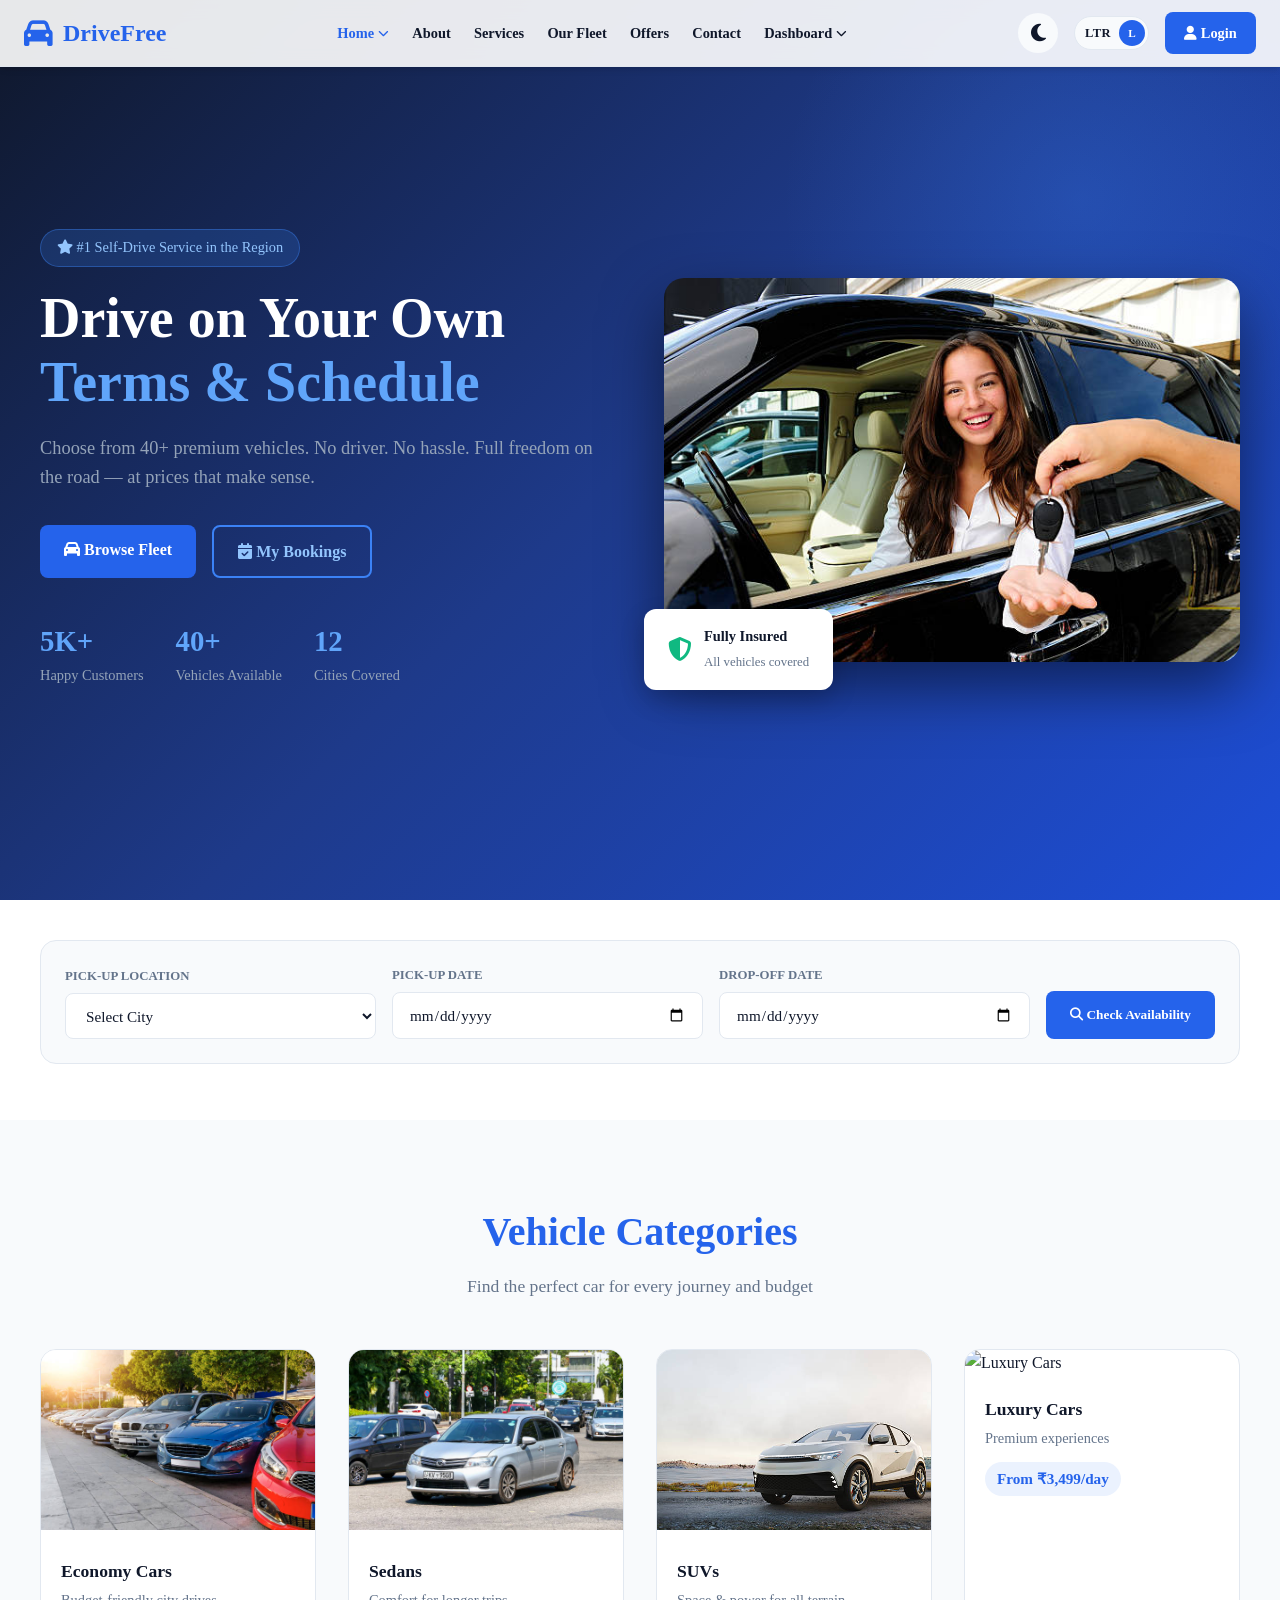
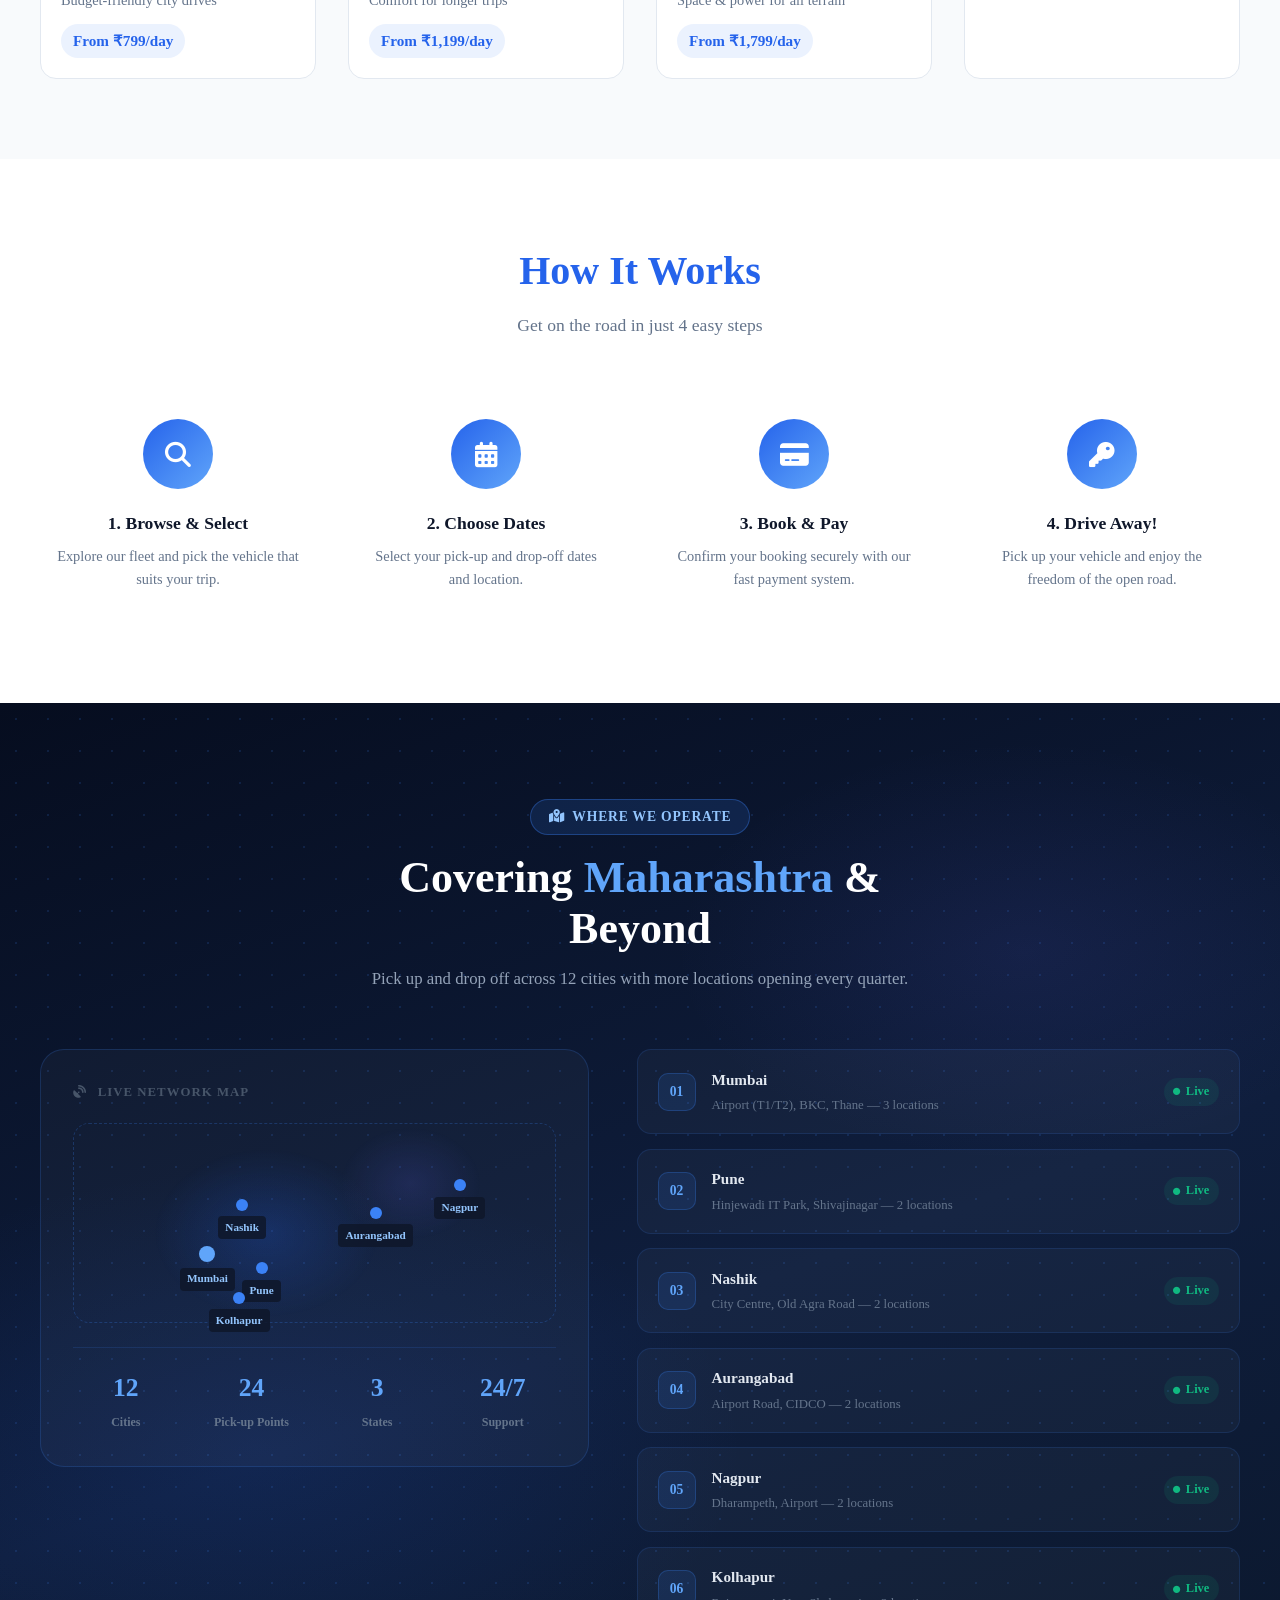
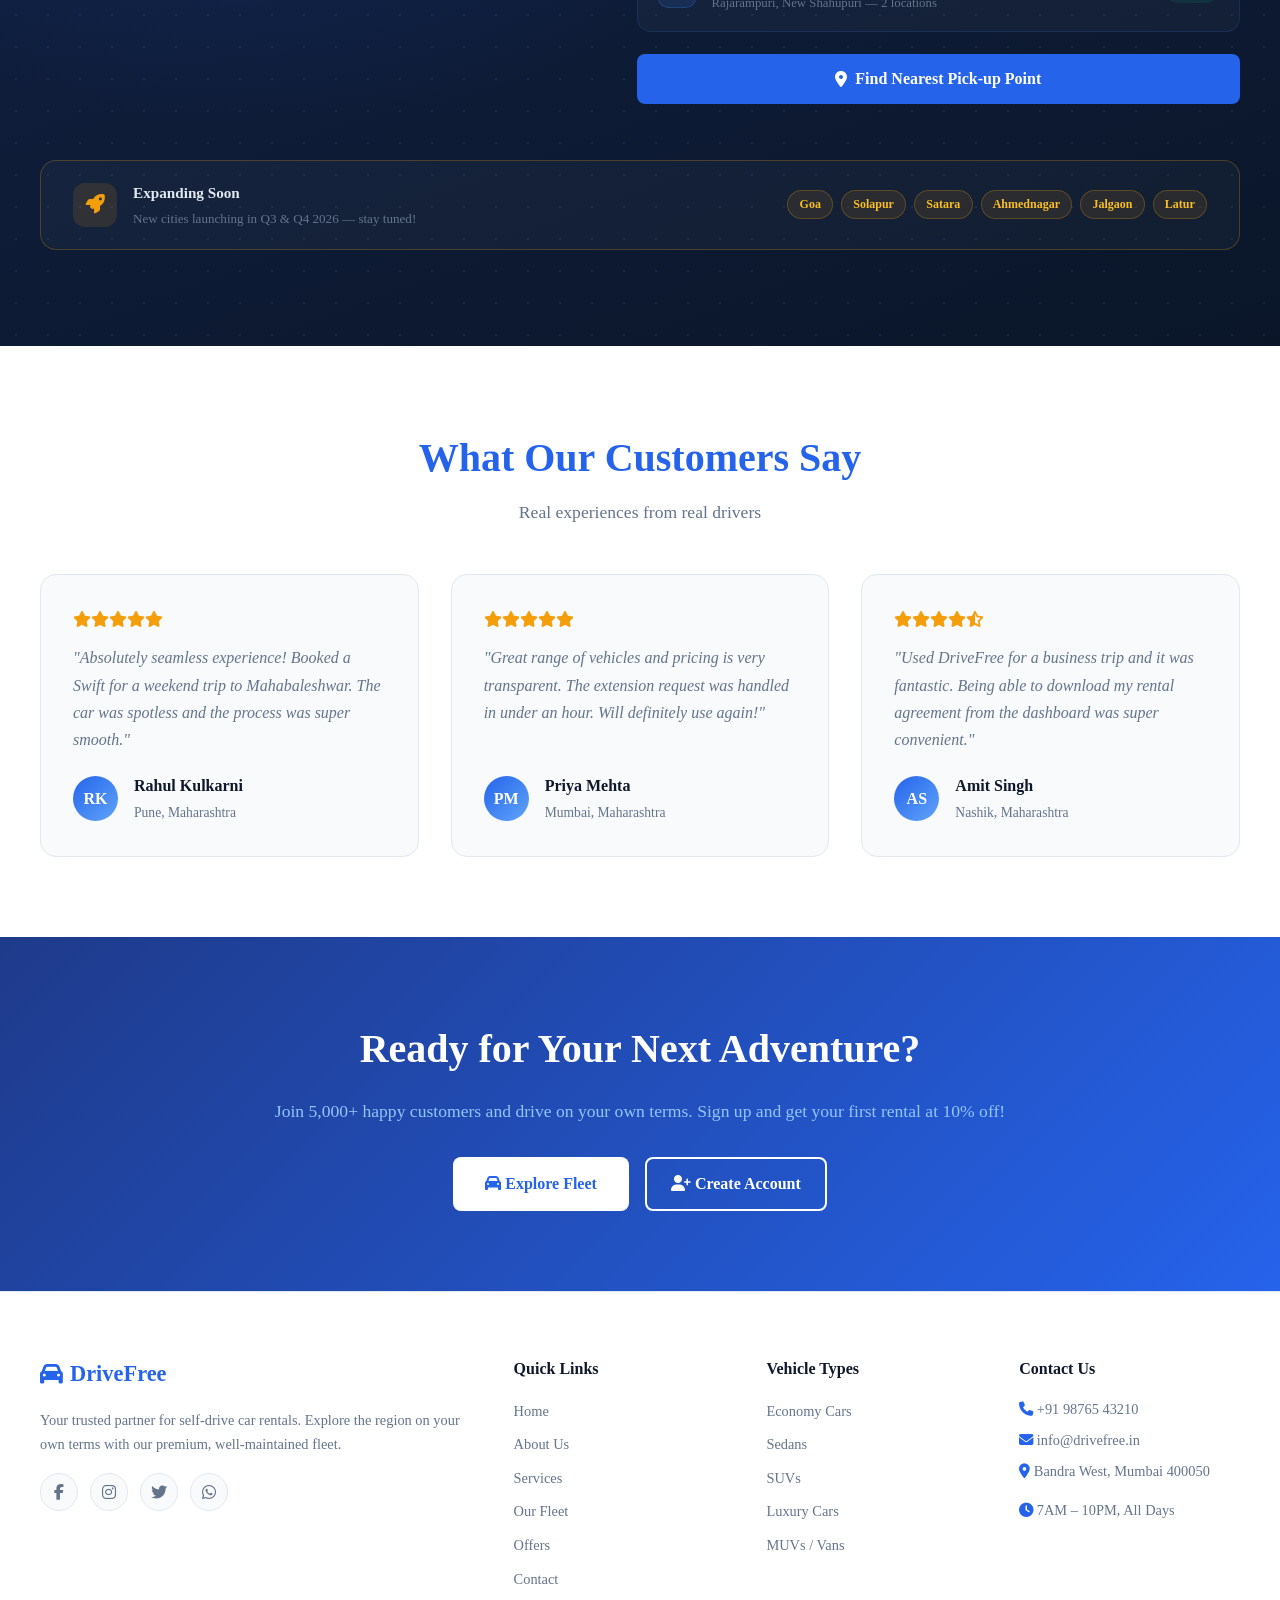
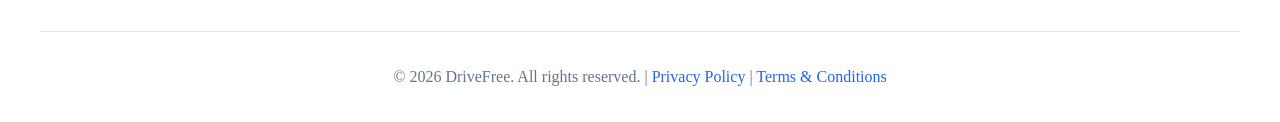
==== commit 6ba15e69: "hbh" ====
--- a/index.html
+++ b/index.html
@@ -21,7 +21,8 @@
             align-items: center;
             position: relative;
             overflow: hidden;
-            padding: 6rem 2rem 4rem;
+            padding: 7rem 2rem 4rem;
+            margin-top: 0;
         }
         .hero::before {
             content: '';
--- a/css/style.css
+++ b/css/style.css
@@ -317,8 +317,8 @@
 
 /* Common Layout */
 main {
-    margin-top: 80px;
-    min-height: calc(100vh - 80px - 200px);
+    margin-top: 0;
+    min-height: calc(100vh - 200px);
 }
 
 .btn-icon {
